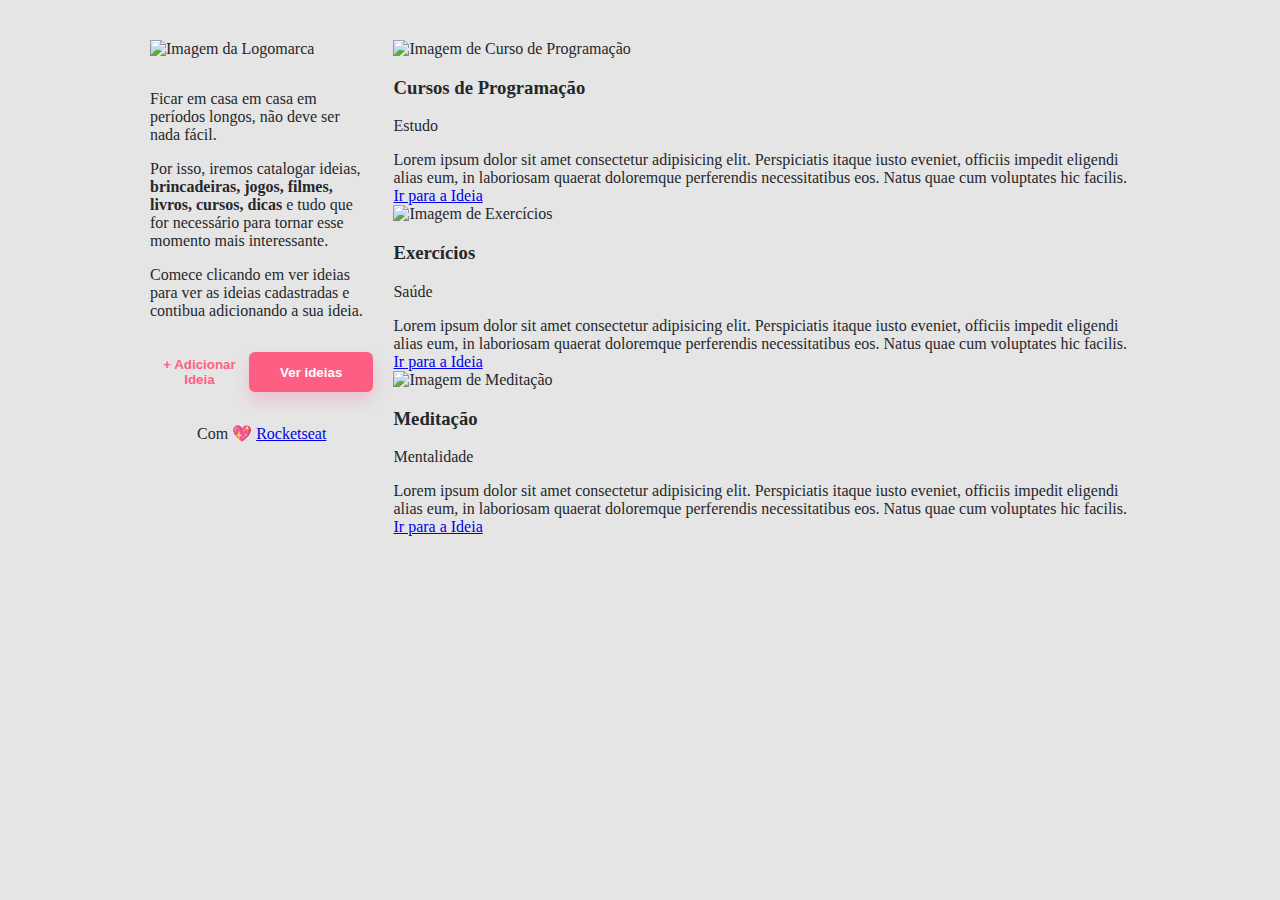
==== index.html @ c0b9e487 "organizando arquivos e editanto css" ====
<!DOCTYPE html>

<!--
    HTML

    Hypertext
    São textos que aceitam links e audio visual

    Markup
    Marcação feitas com <tags>

    Language
    Linguagem
    
-->

<html> <!-- Tag HTML-->

    <head>
        <meta charset="UTF-8">
        <!-- Responsável por receber configurações da página -->
        <title> Casa Criativa </title>

        <link rel="stylesheet" href="style.css">
    </head>

    <body>

        <div id="container">
            <section id="intro">

                <header>
                    <img src="logo.png" alt="Imagem da Logomarca">
                </header>

                <main>
                    <p>
                        Ficar em casa em casa em períodos longos, não deve ser nada fácil.
                    </p>
            
                    <p>
                        Por isso, iremos catalogar ideias, <strong>brincadeiras, jogos, filmes, 
                        livros, cursos, dicas</strong> e tudo que for necessário para tornar 
                        esse momento mais interessante.
                    </p>
            
                    <p>
                        Comece clicando em ver ideias para ver as 
                        ideias cadastradas e contibua adicionando a sua ideia.
                    </p>
                </main>

                <section id="buttons">
                    <button> + Adicionar Ideia </button>
                    <button class="fat"> Ver ideias </button>
                </section>

                <footer> 
                    Com 💖 <a href="http://rocketseat.com.br">Rocketseat</a>
                </footer>

            </section>

            <section id="last-ideias">
                <div class="idea">
                    <img 
                        src="https://cdn-icons-png.flaticon.com/512/4637/4637859.png" 
                        alt="Imagem de Curso de Programação">

                        <div class="content">
                            <h3>Cursos de Programação</h3>
                            <p>Estudo</p>
                            <div class="description">
                                Lorem ipsum dolor sit amet consectetur adipisicing elit. Perspiciatis itaque iusto eveniet, officiis impedit eligendi alias eum, in laboriosam quaerat doloremque perferendis necessitatibus eos. Natus quae cum voluptates hic facilis.
                            </div>
                            <a href="#">Ir para a Ideia</a>
                        </div>
                </div>

                <div class="idea">
                    <img 
                        src="https://cdn-icons-png.flaticon.com/512/4637/4637969.png" 
                        alt="Imagem de Exercícios">

                        <div class="content">
                            <h3>Exercícios</h3>
                            <p>Saúde</p>
                            <div class="description">
                                Lorem ipsum dolor sit amet consectetur adipisicing elit. Perspiciatis itaque iusto eveniet, officiis impedit eligendi alias eum, in laboriosam quaerat doloremque perferendis necessitatibus eos. Natus quae cum voluptates hic facilis.
                            </div>
                            <a href="#">Ir para a Ideia</a>
                        </div>
                </div>

                <div class="idea">
                    <img 
                        src="https://cdn-icons-png.flaticon.com/512/3663/3663335.png" 
                        alt="Imagem de Meditação">

                        <div class="content">
                            <h3>Meditação</h3>
                            <p>Mentalidade</p>
                            <div class="description">
                                Lorem ipsum dolor sit amet consectetur adipisicing elit. Perspiciatis itaque iusto eveniet, officiis impedit eligendi alias eum, in laboriosam quaerat doloremque perferendis necessitatibus eos. Natus quae cum voluptates hic facilis.
                            </div>
                            <a href="#">Ir para a Ideia</a>
                        </div>
                </div>
            </section>

        </div>

        <script src="scripts.js"></script>

    </body>

</html>
---- style.css ----
body {
    background: #e5e5e5;
    color: #25282B;
    margin: 0;
}

.hide {
    display: none;
}

#container {
    width: 90%;
    max-width: 980px;
    margin: 40px auto;
    display: flex;
}

#intro{
    width: 300px;
    margin-right: 20px;
}

main{
    margin: 32px 0;
}

#buttons{
    display: flex;
    justify-content: space-evenly;
    margin-bottom: 32px;
}

button{
    background: none;
    color:#ff5E84;
    border: none;
    font-weight: bold;
    cursor: pointer;
}

button:hover {
    text-decoration: underline;
}

button.fat:hover {
    text-decoration: none;
}

.fat {
    background: #ff5E84;
    color: white;
    width: 150px;
    height: 40px;
    border-radius: 6px;
    box-shadow: 0px 8px 16px rgba(255, 0, 92, 0.16);
}

#buttons, footer{
    text-align: center;
}

#footer a{
    color: #25282B;
    text-decoration: none;
}

footer a:hover {
    color: #ff5E84;
    font-weight: bold;
}
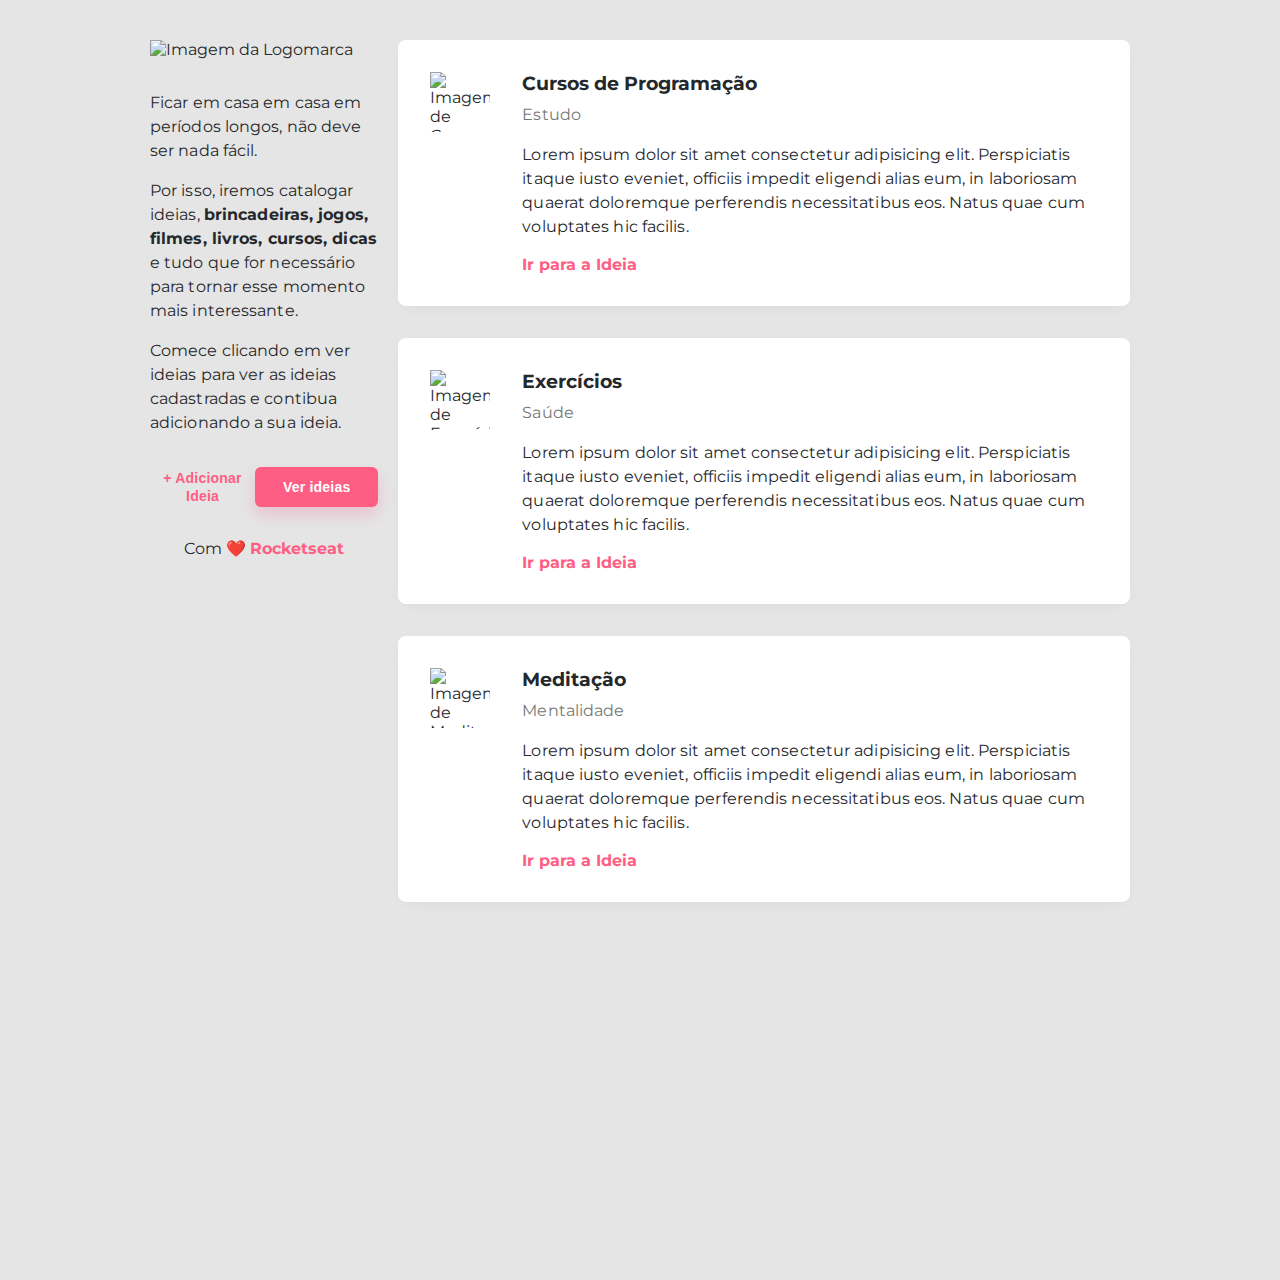
==== commit a40c7258: "nova tela: Ideias" ====
--- a/index.html
+++ b/index.html
@@ -20,7 +20,10 @@
         <meta charset="UTF-8">
         <!-- Responsável por receber configurações da página -->
         <title> Casa Criativa </title>
-
+        
+        <link rel="preconnect" href="https://fonts.googleapis.com">
+        <link rel="preconnect" href="https://fonts.gstatic.com" crossorigin>
+        <link href="https://fonts.googleapis.com/css2?family=Montserrat:wght@300;400;600;700;900&display=swap" rel="stylesheet">
         <link rel="stylesheet" href="style.css">
     </head>
 
@@ -51,12 +54,12 @@
                 </main>
 
                 <section id="buttons">
-                    <button> + Adicionar Ideia </button>
+                    <button onclick="onOff()"> + Adicionar Ideia </button>
                     <button class="fat"> Ver ideias </button>
                 </section>
 
                 <footer> 
-                    Com 💖 <a href="http://rocketseat.com.br">Rocketseat</a>
+                    Com ❤️ <a href="http://rocketseat.com.br">Rocketseat</a>
                 </footer>
 
             </section>
@@ -110,6 +113,46 @@
 
         </div>
 
+
+        <!-- Modal -->
+        <div id="modal" class="hide">
+            <div class="content">
+                <h1>Nova Ideia</h1>
+
+                <form action="">
+
+                    <div class="input-wrapper">
+                        <label for="title">Título da Ideia</label>
+                        <input type="text" name="title">
+                    </div>
+                    
+                    <div class="input-wrapper">
+                        <label for="category">Categoria</label>
+                        <input type="text" name="category">
+                    </div>
+
+                    <div class="input-wrapper">
+                        <label for="image">Link da imagem</label>
+                        <input type="url" name="image">
+                    </div>
+
+                    <div class="input-wrapper">
+                        <label for="description">Digite uma descrição para essa ideia</label>
+                        <textarea name="description" cols="30" rows="10"></textarea>    
+                    </div>
+
+                    <div class="input-wrapper">
+                        <label for="link">Link da ideia</label>
+                        <input type="url" name="link">    
+                    </div>
+
+                    <a href="#" onclick="onOff()">Voltar</a>
+                    <button>Salvar</button>
+
+                </form>
+            </div>
+        </div>
+
         <script src="scripts.js"></script>
 
     </body>
--- a/style.css
+++ b/style.css
@@ -2,10 +2,23 @@
     background: #e5e5e5;
     color: #25282B;
     margin: 0;
-}
-
-.hide {
-    display: none;
+    font-family: 'Montserrat', sans-serif;
+}
+
+a {
+    color: #ff5E84;
+    font-weight: bold;
+    text-decoration: none;
+}
+
+a:hover {
+    text-decoration: underline;
+}
+
+p, .description {
+    font-size: 16px;
+    line-height: 24px;
+    letter-spacing: 0.1px;
 }
 
 #container {
@@ -36,6 +49,9 @@
     border: none;
     font-weight: bold;
     cursor: pointer;
+    font-size: 14px;
+    line-height: 18px;
+    letter-spacing: 0.2px;
 }
 
 button:hover {
@@ -59,13 +75,205 @@
     text-align: center;
 }
 
-#footer a{
-    color: #25282B;
-    text-decoration: none;
-}
-
 footer a:hover {
     color: #ff5E84;
     font-weight: bold;
 }
 
+.idea {
+    display: flex;
+    background-color: #fff;
+    margin-bottom: 32px;
+    padding: 32px;
+    border-radius: 8px;
+    box-shadow: 0 4px 16px -8px rgba(1, 1, 1, 0.1);
+}
+
+.idea img {
+    width: 60px;
+    height: 60px;
+    margin-right: 32px;
+}
+
+.idea h3 {
+    margin: 0;
+}
+
+.idea p {
+    margin:8px 0;
+    color: #777;
+}
+
+.idea .description {
+    margin: 16px 0;;
+}
+
+/* modal */
+
+#modal {
+    background: #ff5E84;
+    position: absolute;
+    top: 0;
+    width: 100vw;
+    height: 100vw;
+    display: flex;
+    justify-content: center;
+    transition: 400ms;
+
+}
+
+#modal .content {
+    margin-top: 128px;
+    color: white;
+}
+
+#modal .content h1 {
+    text-align: center;
+    text-transform: uppercase;
+}
+
+#modal form {
+    width: 80%;
+    max-width: 800px; 
+    margin: 0 auto;
+    display: grid;
+    grid-template-columns: 1fr 1fr;
+    gap: 20px;
+}
+
+.content form div:nth-child(3),
+.content form div:nth-child(4),
+.content form div:nth-child(5) {
+    grid-column: span 2;
+}
+
+form input,
+form textarea {
+    width: 100%;
+    padding: 12px;
+    box-sizing: border-box;
+    border-radius: 6px;
+    border: 1px solid rgba(141, 25, 52, 0.5);
+    outline: none;
+    font-size: 16px;
+}
+
+form label {
+    font-weight: 600;
+    line-height: 32px;
+    letter-spacing: 0.8px;
+}
+
+form a {
+    width: 150px;
+    height: 40px;
+    background-color: #ffffff22;
+    color: white;
+    display: flex;
+    align-items: center;
+    justify-content: center;
+    font-size: 14px;
+    font-weight: bold;
+    border-radius: 6px;
+    align-self: end;
+    transition: 400ms;
+}
+
+form a:hover {
+    background: #fff;
+    color:#ff5E84;
+    text-decoration: none;
+}
+
+form button {
+    background: white;
+    width: 150px;
+    height: 40px;
+    border-radius: 6px;
+    cursor: pointer;
+    margin-top: 32px;
+    grid-column: 2;
+    justify-self: end;
+    transition: 400ms;
+}
+
+form button:hover {
+    background-color: #0984e3;
+    color: white;
+    text-decoration: none;
+}
+
+#modal.hide {
+    opacity: 0;
+    visibility: hidden;
+}
+
+/*IDEIA.HTML*/
+#page-ideas #container{
+    display: block;
+}
+
+#page-ideas header{
+    display: flex;
+    justify-content: space-between;
+}
+
+#page-ideas nav{
+    display: flex;
+    align-items: center;
+}
+
+#page-ideas nav li{
+    list-style-type: none;
+    margin-right: 16px;
+}
+
+#page-ideas nav li a{
+    color: #25282B;
+}
+
+#page-ideas nav li:last-child{
+    margin: 0;
+}
+
+#page-ideas nav li:last-child a{
+    width: 150px;
+    height: 40px;
+    background-color: #ff5E84;
+    color: white;
+    font-size: 14px;
+    display: flex;
+    align-items: center;
+    justify-content: center;
+    border-radius: 8px;
+}
+
+#page-ideas nav li:last-child a:hover{
+    background-color: #0984e3;
+    text-decoration: none;
+}
+
+section#title{
+    text-align: center;
+    margin: 64px 0;
+}
+
+section#title p{
+    opacity: 0.7;
+    margin: 0;
+}
+
+section#title h1{
+    margin: 0;
+    font-size: 28px;
+}
+
+section#ideas{
+    display: grid;
+    grid-template-columns: 1fr 1fr;
+    gap: 20px;
+}
+
+section#ideas .idea{
+    margin: 0;
+}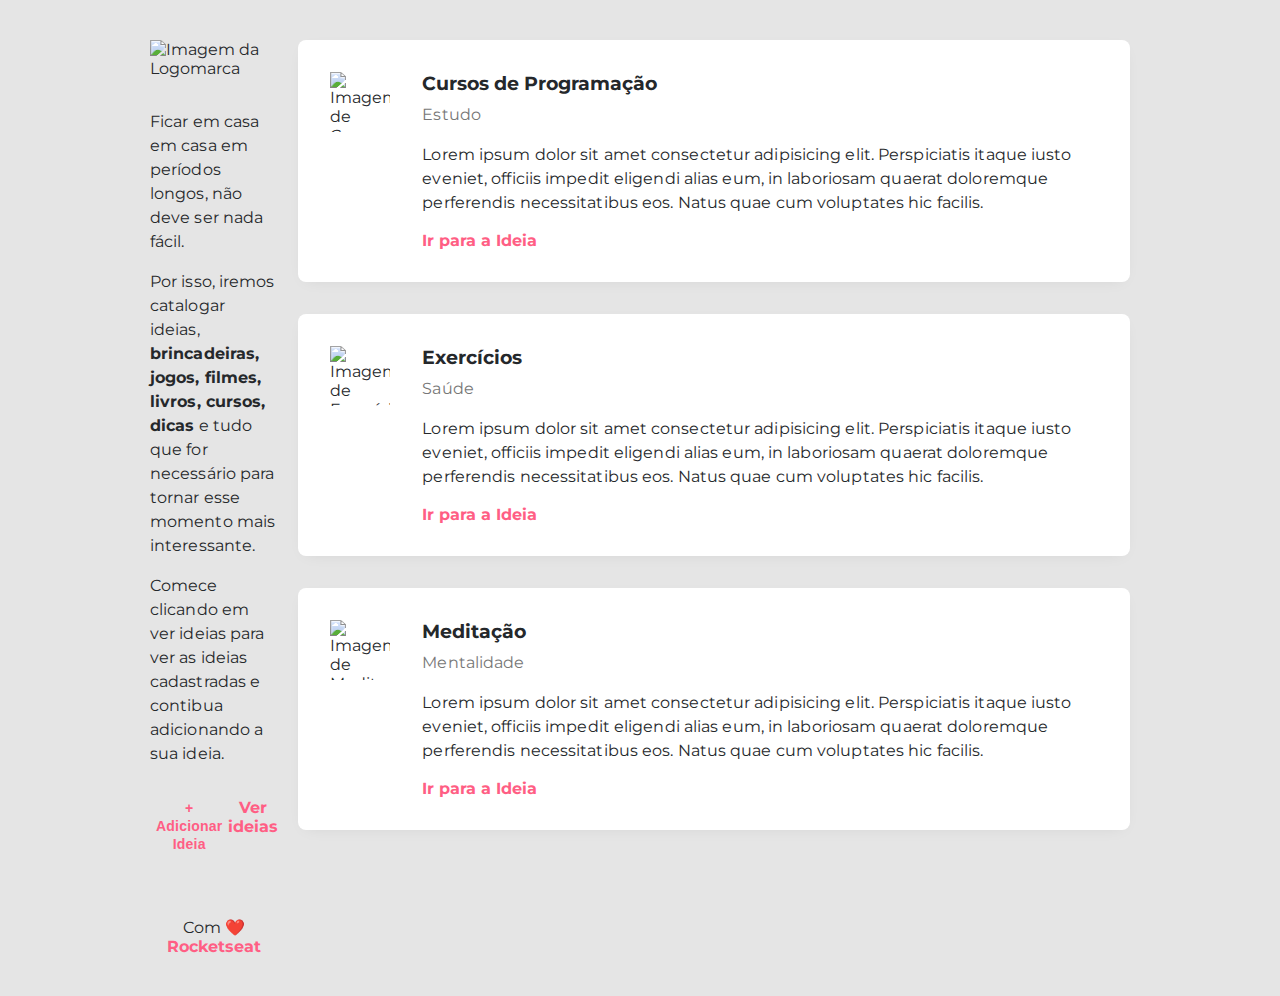
==== commit ba84c3d9: "alterações  tela ideia" ====
--- a/index.html
+++ b/index.html
@@ -55,7 +55,7 @@
 
                 <section id="buttons">
                     <button onclick="onOff()"> + Adicionar Ideia </button>
-                    <button class="fat"> Ver ideias </button>
+                    <a href="index.html" class="button"> Ver ideias </a>
                 </section>
 
                 <footer> 
--- a/style.css
+++ b/style.css
@@ -3,6 +3,10 @@
     color: #25282B;
     margin: 0;
     font-family: 'Montserrat', sans-serif;
+}
+
+body.hideScroll{
+    overflow: hidden;
 }
 
 a {
@@ -114,16 +118,20 @@
     background: #ff5E84;
     position: absolute;
     top: 0;
-    width: 100vw;
-    height: 100vw;
     display: flex;
     justify-content: center;
     transition: 400ms;
-
+    bottom: 0;
+    right: 0;
+    left: 0;
+}
+
+#modal.addScroll{
+    overflow: auto;
 }
 
 #modal .content {
-    margin-top: 128px;
+    margin-top: 15%;
     color: white;
 }
 
@@ -135,7 +143,7 @@
 #modal form {
     width: 80%;
     max-width: 800px; 
-    margin: 0 auto;
+    margin: 0 auto 15%;
     display: grid;
     grid-template-columns: 1fr 1fr;
     gap: 20px;
@@ -255,7 +263,6 @@
 
 section#title{
     text-align: center;
-    margin: 64px 0;
 }
 
 section#title p{
@@ -276,4 +283,10 @@
 
 section#ideas .idea{
     margin: 0;
+}
+
+section#title,
+section#ideas,
+footer{
+    margin-top: 64px;
 }